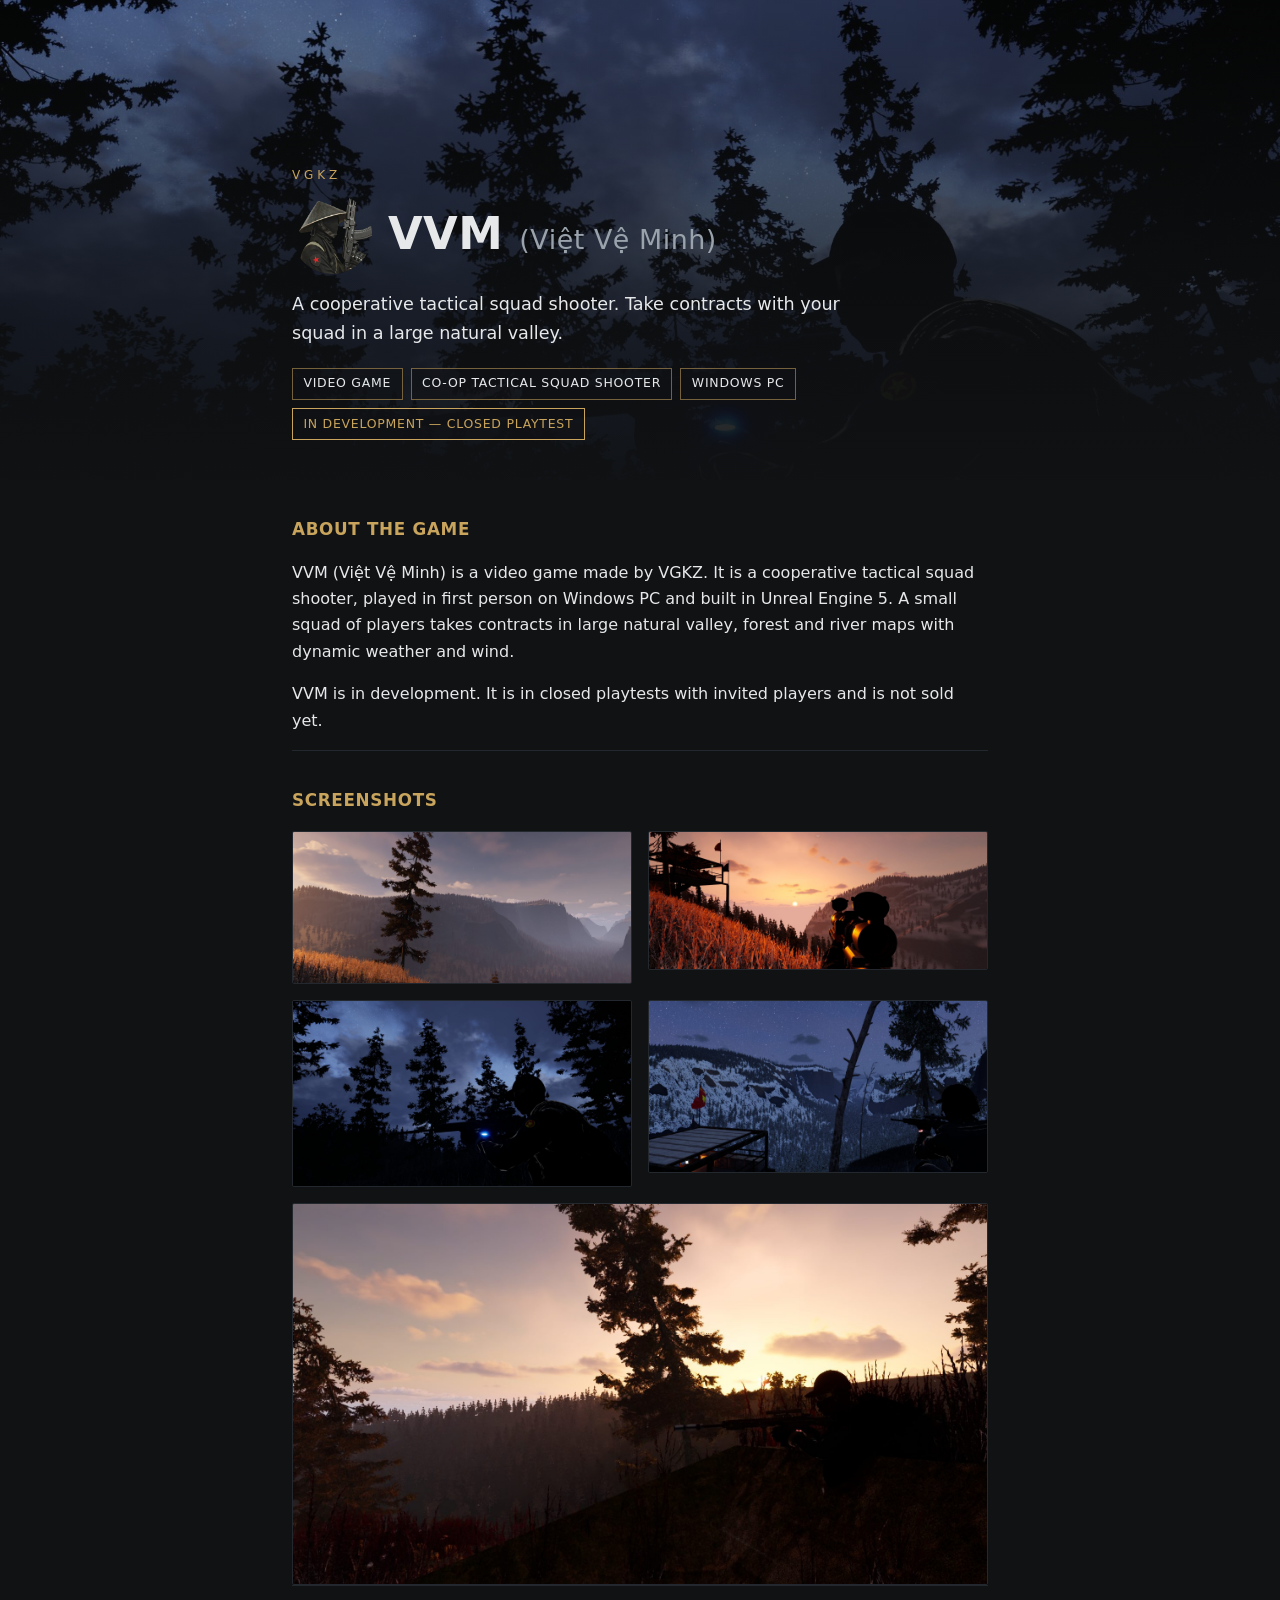
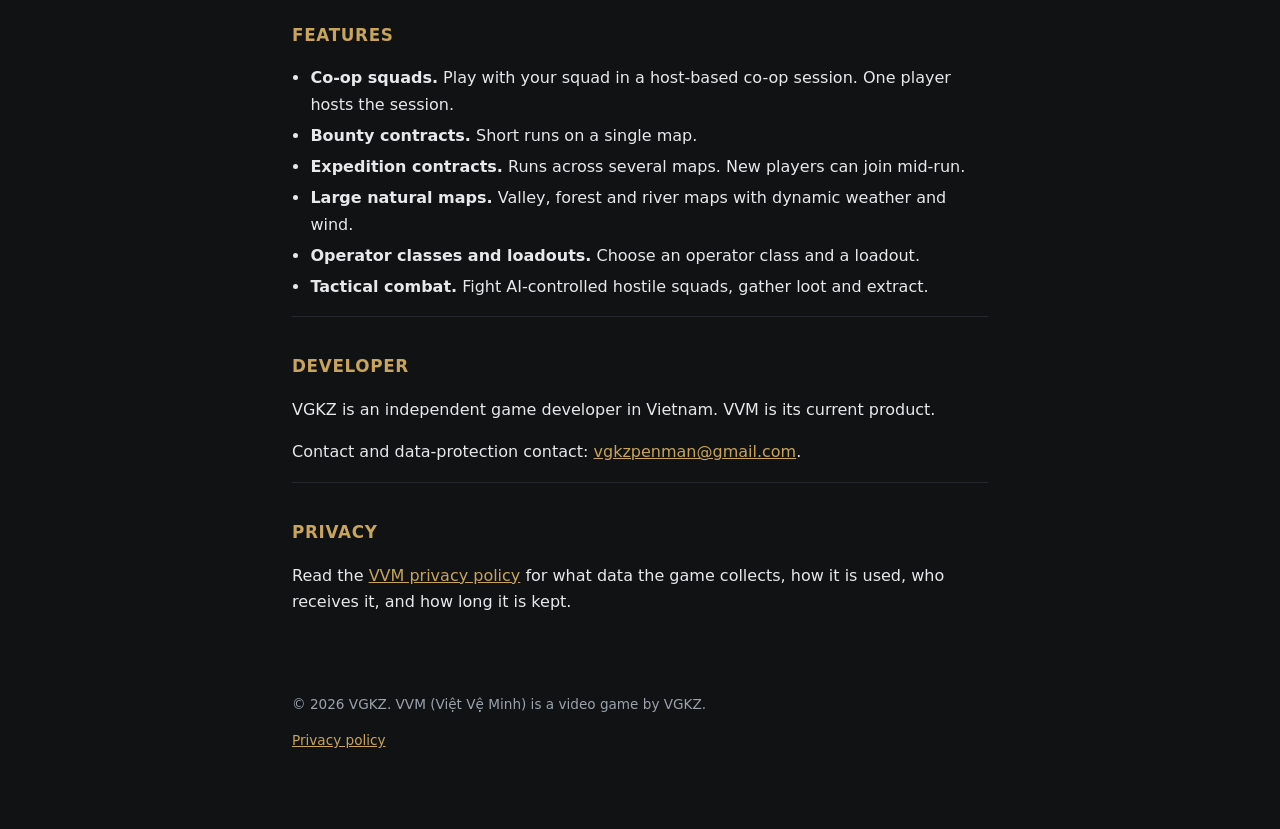
==== index.html @ 2509bc14 "Present VVM as a game and rewrite the privacy policy for Epic brand review Home page: game title, ge" ====
<!DOCTYPE html>
<html lang="en">
<head>
<meta charset="utf-8">
<meta name="viewport" content="width=device-width, initial-scale=1">
<title>VVM (Việt Vệ Minh) — co-op tactical squad shooter game by VGKZ</title>
<meta name="description" content="VVM (Việt Vệ Minh) is a video game by VGKZ: a cooperative tactical squad shooter in first person for Windows PC, built in Unreal Engine 5. In development, closed playtests.">
<meta property="og:type" content="website">
<meta property="og:site_name" content="VGKZ">
<meta property="og:title" content="VVM (Việt Vệ Minh) — co-op tactical squad shooter game by VGKZ">
<meta property="og:description" content="A cooperative tactical squad shooter for Windows PC by VGKZ. In development, closed playtests.">
<meta property="og:url" content="https://vgkz.org/">
<meta property="og:image" content="https://vgkz.org/img/cover.jpg">
<meta property="og:image:alt" content="Night scene in a pine forest: a VVM operator in silhouette aims a rifle with a blue light.">
<link rel="icon" type="image/png" sizes="64x64" href="img/favicon.png">
<link rel="stylesheet" href="style.css">
</head>
<body>

<header class="hero">
  <img class="hero-bg" src="img/cover.jpg" width="1920" height="1047" alt="Night scene in a pine forest under a starry sky. A VVM operator in silhouette aims a rifle with a small blue light on the weapon.">
  <div class="hero-inner">
    <p class="org">VGKZ</p>
    <div class="hero-title">
      <img class="hero-icon" src="img/icon.png" width="256" height="256" alt="VVM icon: an operator in a conical hat and black face covering, holding an assault rifle.">
      <h1>VVM <span lang="vi">(Việt Vệ Minh)</span></h1>
    </div>
    <p class="tagline">A cooperative tactical squad shooter. Take contracts with your squad in a large natural valley.</p>
    <ul class="badges">
      <li>Video game</li>
      <li>Co-op tactical squad shooter</li>
      <li>Windows PC</li>
      <li class="status">In development — closed playtest</li>
    </ul>
  </div>
</header>

<main>
  <section id="about">
    <h2>About the game</h2>
    <p>
      VVM (Việt Vệ Minh) is a video game made by VGKZ. It is a cooperative tactical squad shooter, played
      in first person on Windows PC and built in Unreal Engine 5. A small squad of players takes contracts
      in large natural valley, forest and river maps with dynamic weather and wind.
    </p>
    <p>
      VVM is in development. It is in closed playtests with invited players and is not sold yet.
    </p>
  </section>

  <section id="screenshots">
    <h2>Screenshots</h2>
    <div class="gallery">
      <figure>
        <img src="img/shot1.jpg" width="1600" height="718" loading="lazy" alt="Late-afternoon view over a forested valley with misty ridges. A tall lone pine and dry golden grass stand in the foreground.">
      </figure>
      <figure>
        <img src="img/shot2.jpg" width="1600" height="652" loading="lazy" alt="View through a rifle scope at sunset. A wooden watchtower with a red flag stands on the left, above dry grass and forested hills.">
      </figure>
      <figure>
        <img src="img/shot3.jpg" width="1600" height="872" loading="lazy" alt="Night scene in a dark pine forest. An operator in silhouette aims a rifle fitted with a bright blue light.">
      </figure>
      <figure>
        <img src="img/shot4.jpg" width="1600" height="808" loading="lazy" alt="Snowy mountain valley at night under a starry sky. A red flag stands on a wooden platform in the foreground, and an operator in silhouette holds a rifle at the right edge.">
      </figure>
      <figure>
        <img src="img/shot5.jpg" width="1600" height="876" loading="lazy" alt="Sunset over a forested hillside. An operator in silhouette, behind a grassy ridge, aims a rifle.">
      </figure>
    </div>
  </section>

  <section id="features">
    <h2>Features</h2>
    <ul>
      <li><strong>Co-op squads.</strong> Play with your squad in a host-based co-op session. One player hosts the session.</li>
      <li><strong>Bounty contracts.</strong> Short runs on a single map.</li>
      <li><strong>Expedition contracts.</strong> Runs across several maps. New players can join mid-run.</li>
      <li><strong>Large natural maps.</strong> Valley, forest and river maps with dynamic weather and wind.</li>
      <li><strong>Operator classes and loadouts.</strong> Choose an operator class and a loadout.</li>
      <li><strong>Tactical combat.</strong> Fight AI-controlled hostile squads, gather loot and extract.</li>
    </ul>
  </section>

  <section id="developer">
    <h2>Developer</h2>
    <p>
      VGKZ is an independent game developer in Vietnam. VVM is its current product.
    </p>
    <p>
      Contact and data-protection contact:
      <a href="mailto:vgkzpenman@gmail.com">vgkzpenman@gmail.com</a>.
    </p>
  </section>

  <section id="privacy">
    <h2>Privacy</h2>
    <p>
      Read the <a href="privacy.html">VVM privacy policy</a> for what data the game collects, how it is
      used, who receives it, and how long it is kept.
    </p>
  </section>
</main>

<footer>
  <p>&copy; 2026 VGKZ. VVM (Việt Vệ Minh) is a video game by VGKZ.</p>
  <p><a href="privacy.html">Privacy policy</a></p>
</footer>
</body>
</html>
---- style.css ----
/* Shared style for the VVM site (home page and privacy policy). No external fonts, no scripts. */
:root {
    color-scheme: dark;
    --bg: #101214;
    --panel: #171b1f;
    --text: #e6e8ea;
    --muted: #9aa3ac;
    --accent: #c8a45c;
}

* { box-sizing: border-box; }

body {
    margin: 0;
    background: var(--bg);
    color: var(--text);
    font: 16px/1.65 "Segoe UI", system-ui, sans-serif;
}

header, main, footer {
    max-width: 46rem;
    margin: 0 auto;
    padding: 0 1.25rem;
}

header { padding-top: 3rem; }

.org {
    margin: 0;
    letter-spacing: 0.32em;
    text-transform: uppercase;
    font-size: 0.75rem;
    color: var(--accent);
}

h1 {
    margin: 0.35rem 0 0.25rem;
    font-size: 2rem;
    letter-spacing: 0.01em;
}

.tagline, .last-updated {
    margin: 0 0 2rem;
    color: var(--muted);
}

h2 {
    margin: 2.25rem 0 0.5rem;
    font-size: 1.05rem;
    letter-spacing: 0.04em;
    text-transform: uppercase;
    color: var(--accent);
}

h3 {
    margin: 1.5rem 0 0.35rem;
    font-size: 0.95rem;
    color: var(--text);
}

ul { padding-left: 1.15rem; }
li { margin: 0.3rem 0; }

a { color: var(--accent); }

a:focus-visible {
    outline: 2px solid var(--accent);
    outline-offset: 3px;
}

img {
    display: block;
    max-width: 100%;
    height: auto;
}

section { border-top: 1px solid #23282e; }
section:first-of-type { border-top: 0; }

footer {
    padding: 3rem 1.25rem 4rem;
    color: var(--muted);
    font-size: 0.85rem;
}

/* Home page hero: full-width cover image with a dark gradient for text contrast. */
.hero {
    position: relative;
    isolation: isolate;
    overflow: hidden;
    max-width: none;
    padding: 0;
    display: flex;
    flex-direction: column;
    justify-content: flex-end;
    min-height: 30rem;
}

.hero::after {
    content: "";
    position: absolute;
    inset: 0;
    z-index: 0;
    background: linear-gradient(
        to bottom,
        rgba(16, 18, 20, 0.25) 0%,
        rgba(16, 18, 20, 0.70) 55%,
        rgba(16, 18, 20, 0.97) 100%
    );
}

.hero-bg {
    position: absolute;
    inset: 0;
    z-index: -1;
    width: 100%;
    height: 100%;
    object-fit: cover;
    object-position: 60% 35%;
}

.hero-inner {
    position: relative;
    z-index: 1;
    max-width: 46rem;
    margin: 0 auto;
    padding: 6rem 1.25rem 2.5rem;
}

.hero-title {
    display: flex;
    align-items: center;
    gap: 1rem;
    margin-top: 0.5rem;
}

.hero-icon {
    width: 5rem;
    height: 5rem;
    flex: none;
}

.hero h1 {
    margin: 0;
    font-size: clamp(1.9rem, 5.5vw, 2.8rem);
    line-height: 1.15;
}

.hero h1 span {
    font-size: 0.6em;
    font-weight: 400;
    letter-spacing: 0.02em;
    color: var(--muted);
}

.hero .tagline {
    margin: 1rem 0 0;
    max-width: 36rem;
    font-size: 1.1rem;
    color: var(--text);
}

.badges {
    list-style: none;
    padding: 0;
    margin: 1.25rem 0 0;
    display: flex;
    flex-wrap: wrap;
    gap: 0.5rem;
}

.badges li {
    margin: 0;
    padding: 0.3rem 0.65rem;
    border: 1px solid rgba(200, 164, 92, 0.55);
    background: rgba(16, 18, 20, 0.6);
    color: var(--text);
    font-size: 0.78rem;
    letter-spacing: 0.06em;
    text-transform: uppercase;
}

.badges li.status {
    border-color: var(--accent);
    color: var(--accent);
}

/* Screenshot gallery: one column on mobile, two on desktop; the odd last image spans both. */
.gallery {
    display: grid;
    grid-template-columns: 1fr;
    gap: 1rem;
    margin-top: 1rem;
}

.gallery figure { margin: 0; }

.gallery img {
    border: 1px solid #23282e;
    border-radius: 2px;
}

@media (min-width: 40rem) {
    .gallery {
        grid-template-columns: repeat(2, minmax(0, 1fr));
    }

    .gallery figure:last-child:nth-child(odd) {
        grid-column: 1 / -1;
    }
}

@media (max-width: 40rem) {
    .hero { min-height: 26rem; }

    .hero-inner { padding-top: 4rem; }

    .hero-icon {
        width: 4rem;
        height: 4rem;
    }
}
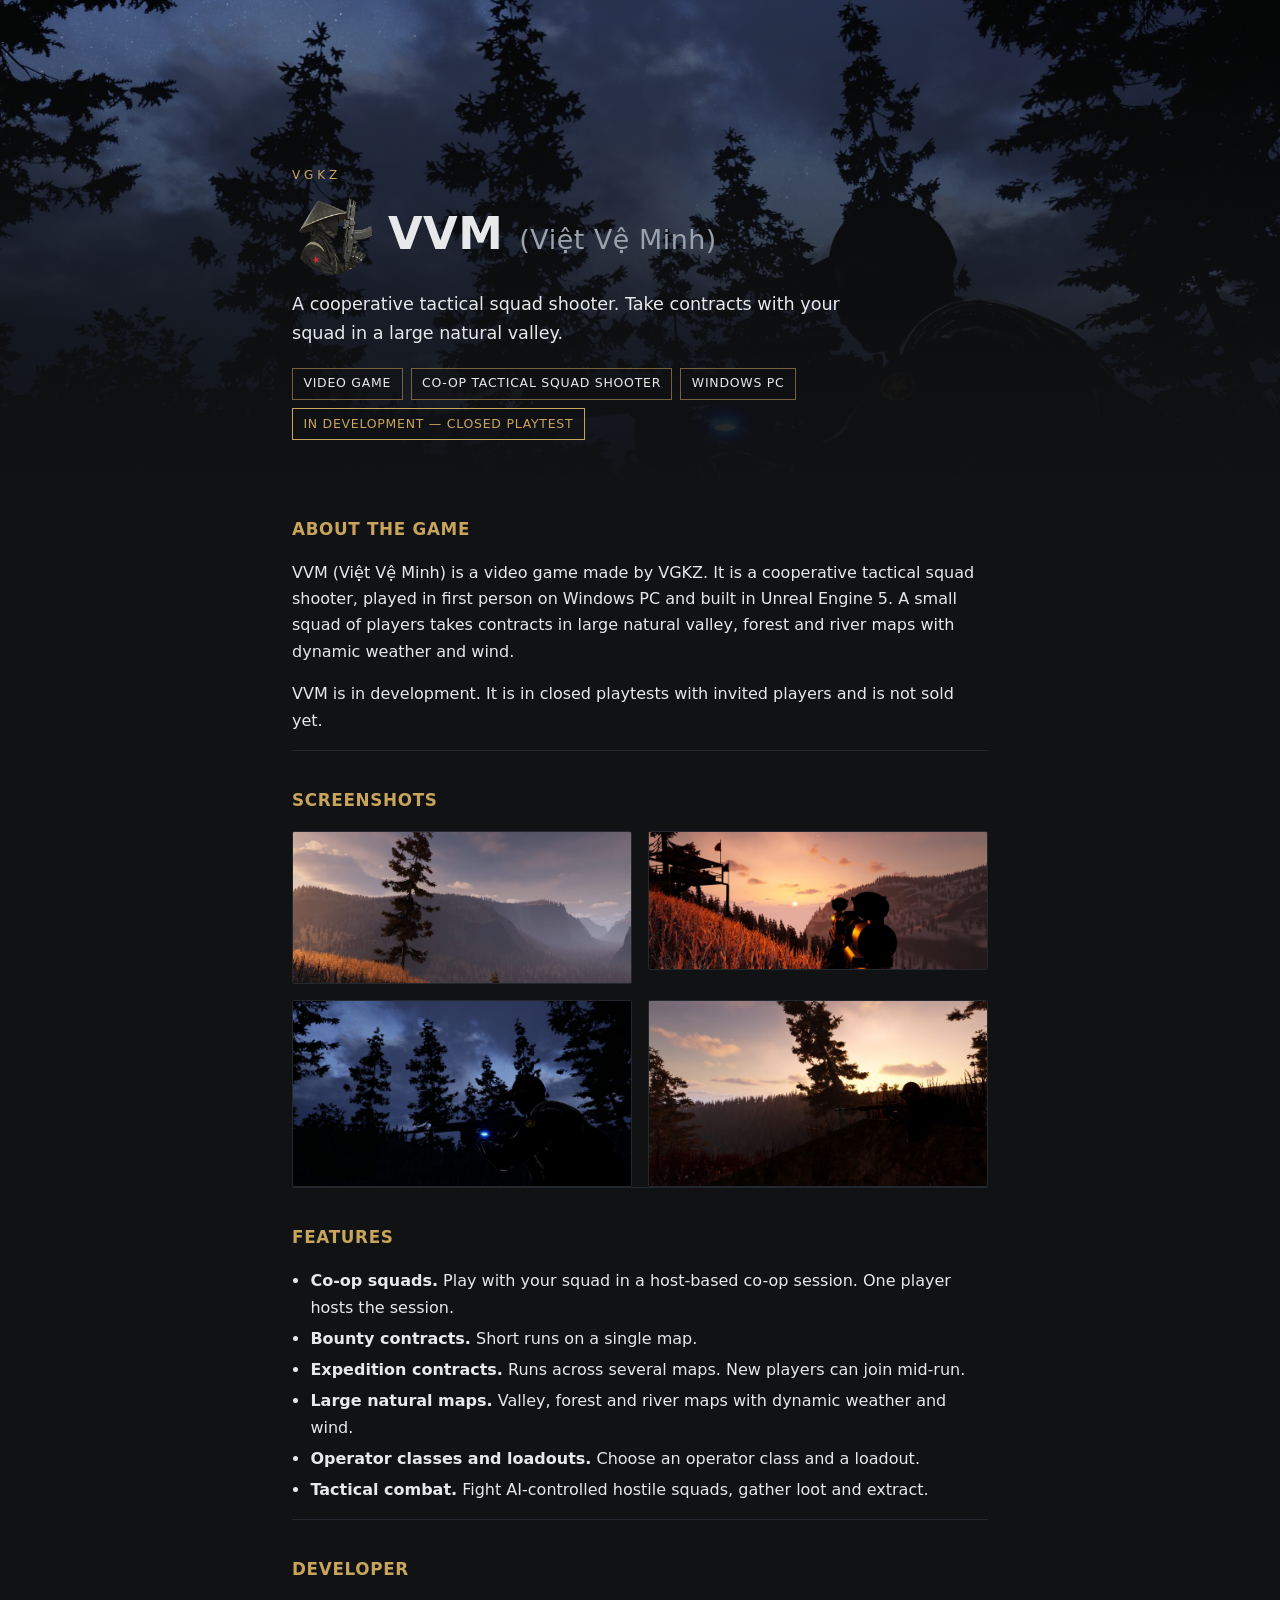
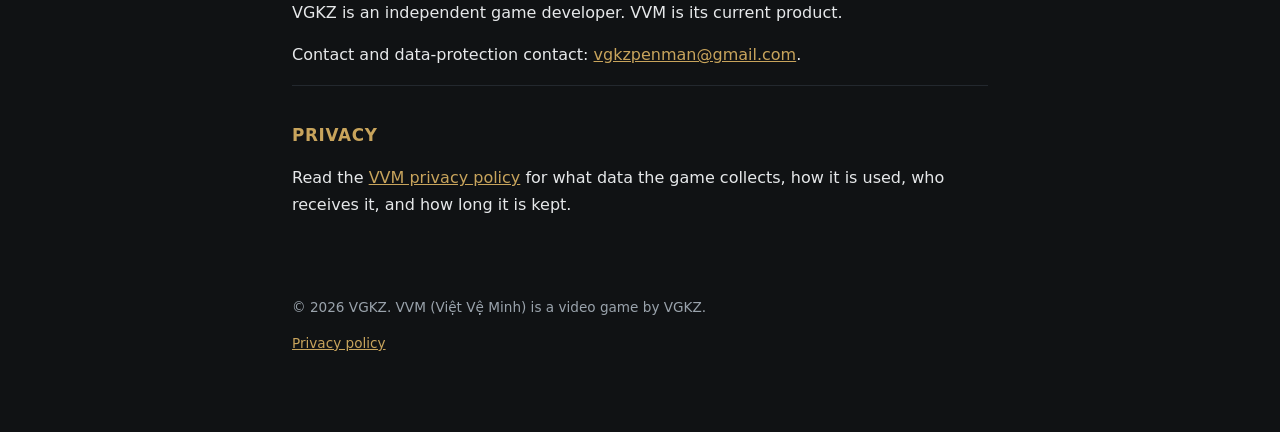
==== commit 0507093f: "Remove the flag screenshot and the country mention" ====
--- a/index.html
+++ b/index.html
@@ -61,9 +61,6 @@
         <img src="img/shot3.jpg" width="1600" height="872" loading="lazy" alt="Night scene in a dark pine forest. An operator in silhouette aims a rifle fitted with a bright blue light.">
       </figure>
       <figure>
-        <img src="img/shot4.jpg" width="1600" height="808" loading="lazy" alt="Snowy mountain valley at night under a starry sky. A red flag stands on a wooden platform in the foreground, and an operator in silhouette holds a rifle at the right edge.">
-      </figure>
-      <figure>
         <img src="img/shot5.jpg" width="1600" height="876" loading="lazy" alt="Sunset over a forested hillside. An operator in silhouette, behind a grassy ridge, aims a rifle.">
       </figure>
     </div>
@@ -84,7 +81,7 @@
   <section id="developer">
     <h2>Developer</h2>
     <p>
-      VGKZ is an independent game developer in Vietnam. VVM is its current product.
+      VGKZ is an independent game developer. VVM is its current product.
     </p>
     <p>
       Contact and data-protection contact:
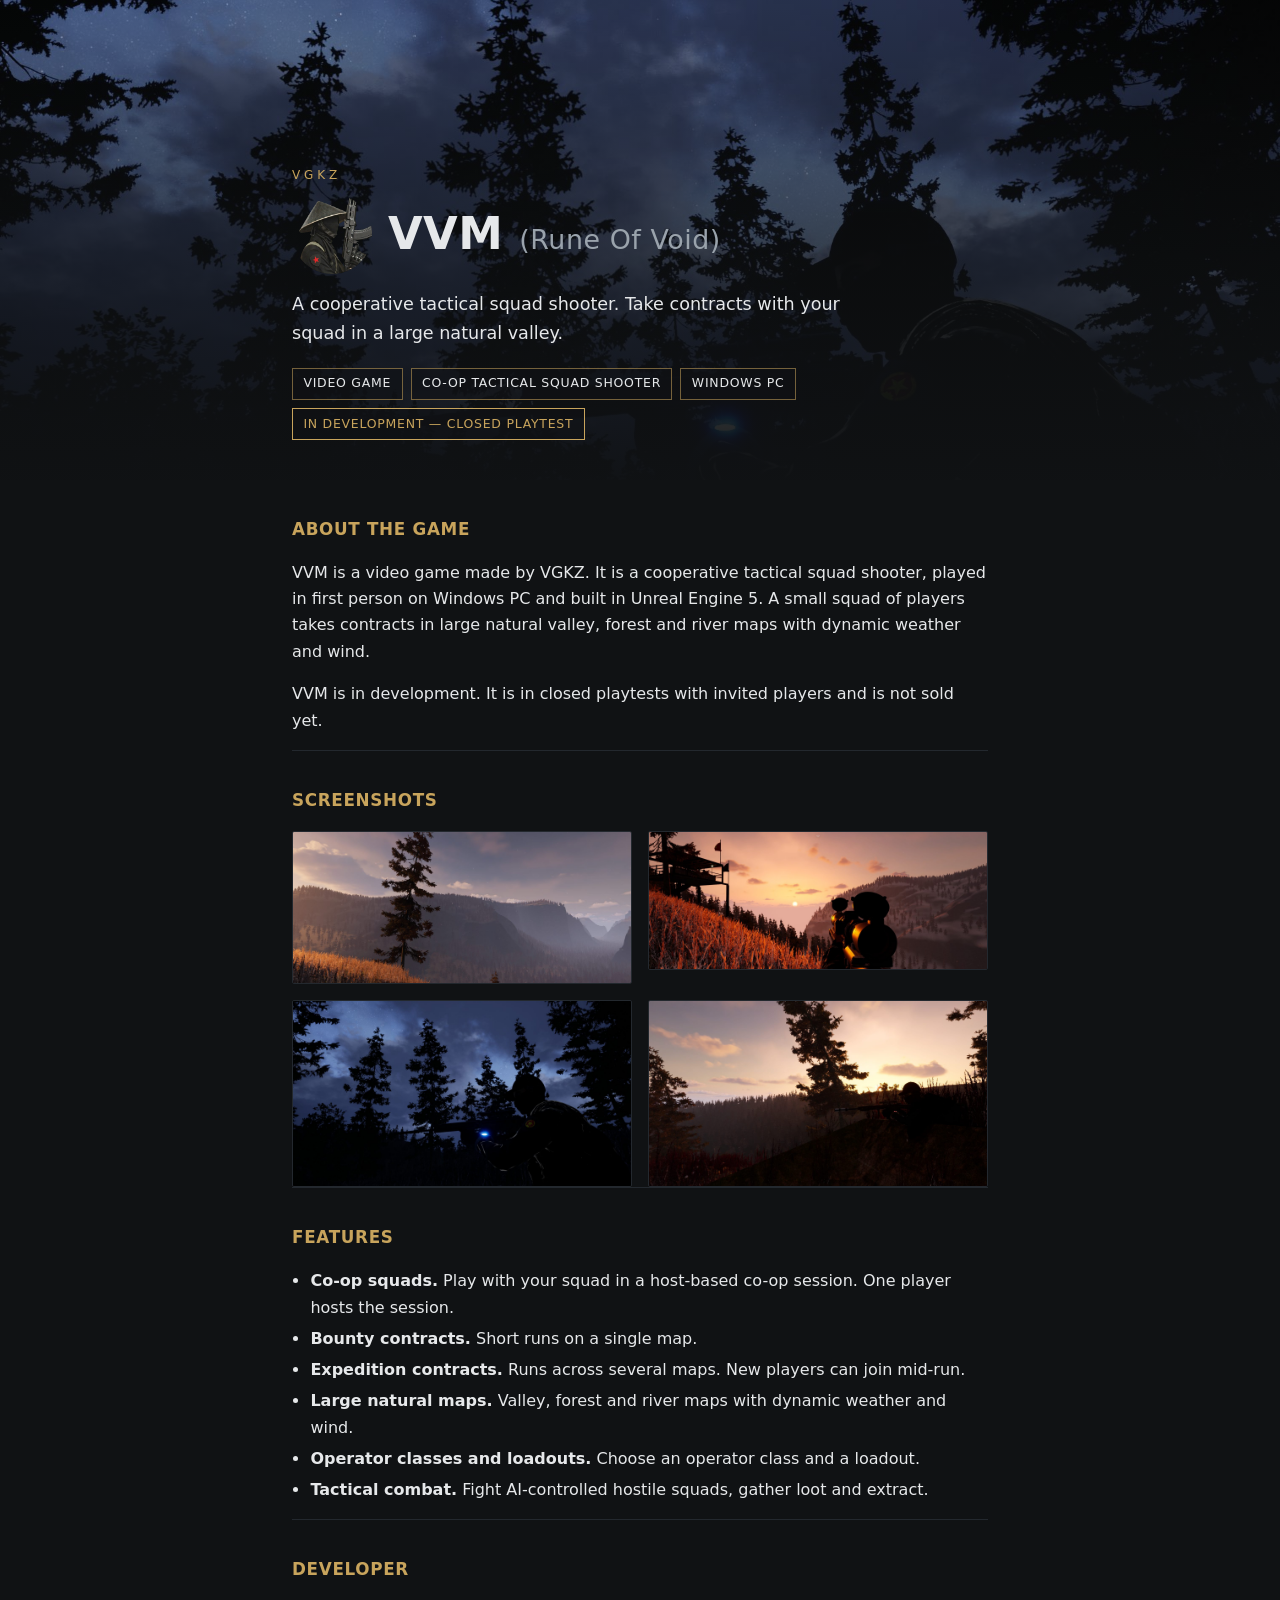
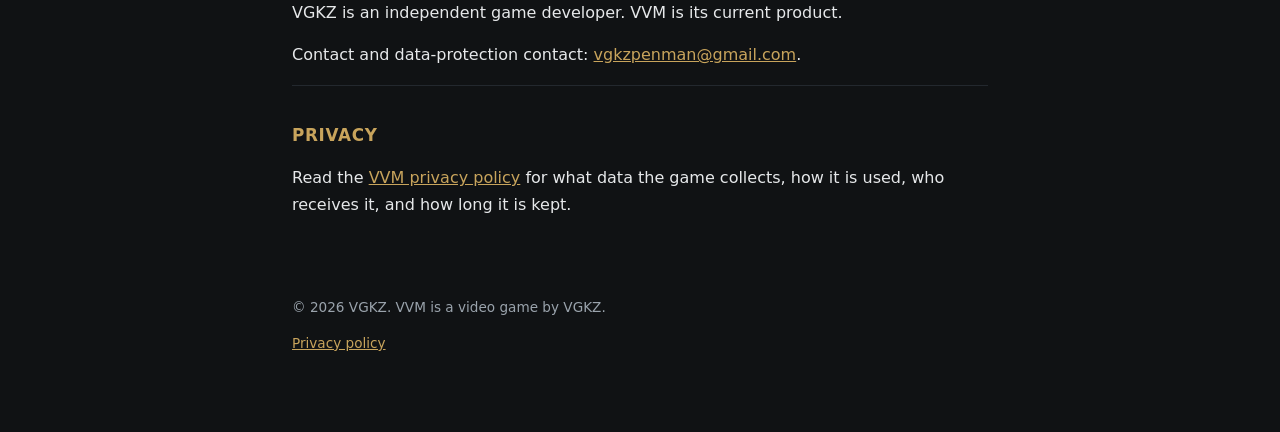
==== commit d55662e5: "Update index.html" ====
--- a/index.html
+++ b/index.html
@@ -3,11 +3,11 @@
 <head>
 <meta charset="utf-8">
 <meta name="viewport" content="width=device-width, initial-scale=1">
-<title>VVM (Việt Vệ Minh) — co-op tactical squad shooter game by VGKZ</title>
-<meta name="description" content="VVM (Việt Vệ Minh) is a video game by VGKZ: a cooperative tactical squad shooter in first person for Windows PC, built in Unreal Engine 5. In development, closed playtests.">
+<title>VVM — co-op tactical squad shooter game by VGKZ</title>
+<meta name="description" content="VVM is a video game by VGKZ: a cooperative tactical squad shooter in first person for Windows PC, built in Unreal Engine 5. In development, closed playtests.">
 <meta property="og:type" content="website">
 <meta property="og:site_name" content="VGKZ">
-<meta property="og:title" content="VVM (Việt Vệ Minh) — co-op tactical squad shooter game by VGKZ">
+<meta property="og:title" content="VVM — co-op tactical squad shooter game by VGKZ">
 <meta property="og:description" content="A cooperative tactical squad shooter for Windows PC by VGKZ. In development, closed playtests.">
 <meta property="og:url" content="https://vgkz.org/">
 <meta property="og:image" content="https://vgkz.org/img/cover.jpg">
@@ -23,7 +23,7 @@
     <p class="org">VGKZ</p>
     <div class="hero-title">
       <img class="hero-icon" src="img/icon.png" width="256" height="256" alt="VVM icon: an operator in a conical hat and black face covering, holding an assault rifle.">
-      <h1>VVM <span lang="vi">(Việt Vệ Minh)</span></h1>
+      <h1>VVM <span lang="en">(Rune Of Void)</span></h1>
     </div>
     <p class="tagline">A cooperative tactical squad shooter. Take contracts with your squad in a large natural valley.</p>
     <ul class="badges">
@@ -39,7 +39,7 @@
   <section id="about">
     <h2>About the game</h2>
     <p>
-      VVM (Việt Vệ Minh) is a video game made by VGKZ. It is a cooperative tactical squad shooter, played
+      VVM is a video game made by VGKZ. It is a cooperative tactical squad shooter, played
       in first person on Windows PC and built in Unreal Engine 5. A small squad of players takes contracts
       in large natural valley, forest and river maps with dynamic weather and wind.
     </p>
@@ -99,7 +99,7 @@
 </main>
 
 <footer>
-  <p>&copy; 2026 VGKZ. VVM (Việt Vệ Minh) is a video game by VGKZ.</p>
+  <p>&copy; 2026 VGKZ. VVM is a video game by VGKZ.</p>
   <p><a href="privacy.html">Privacy policy</a></p>
 </footer>
 </body>
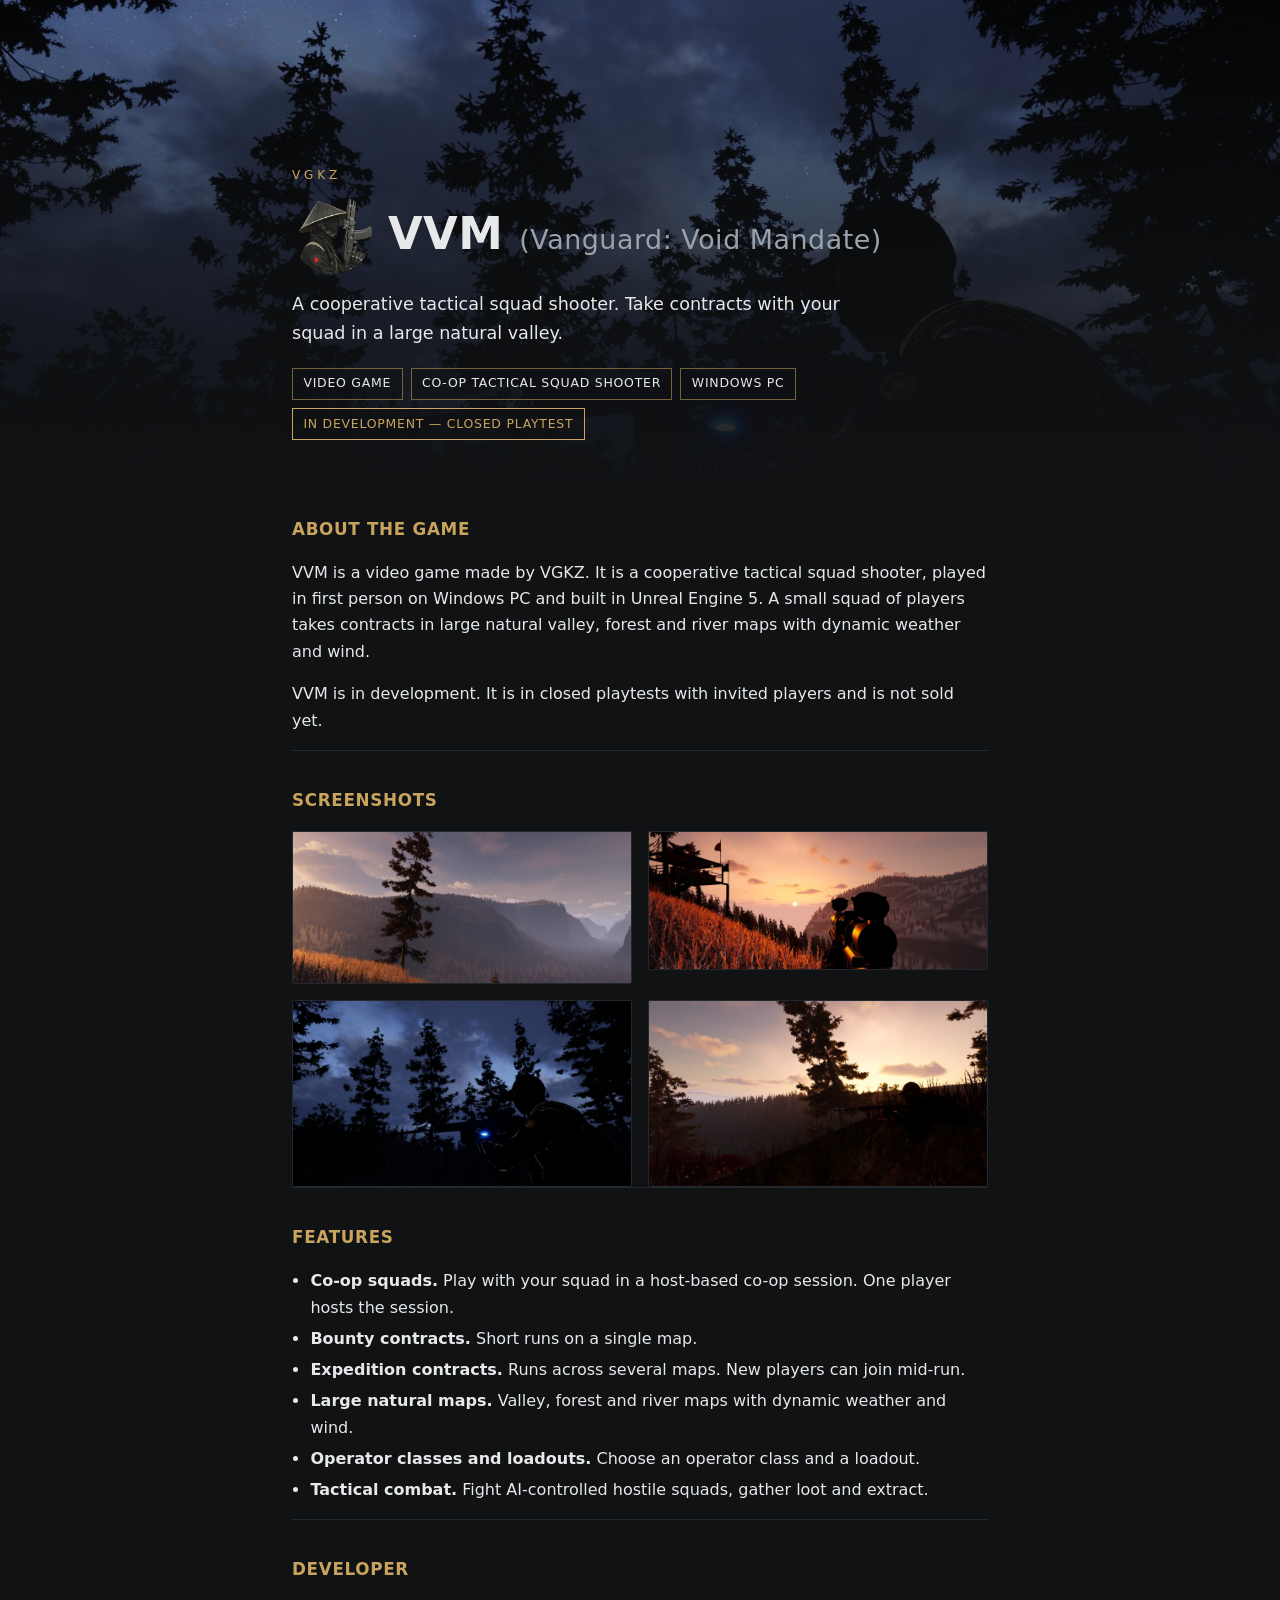
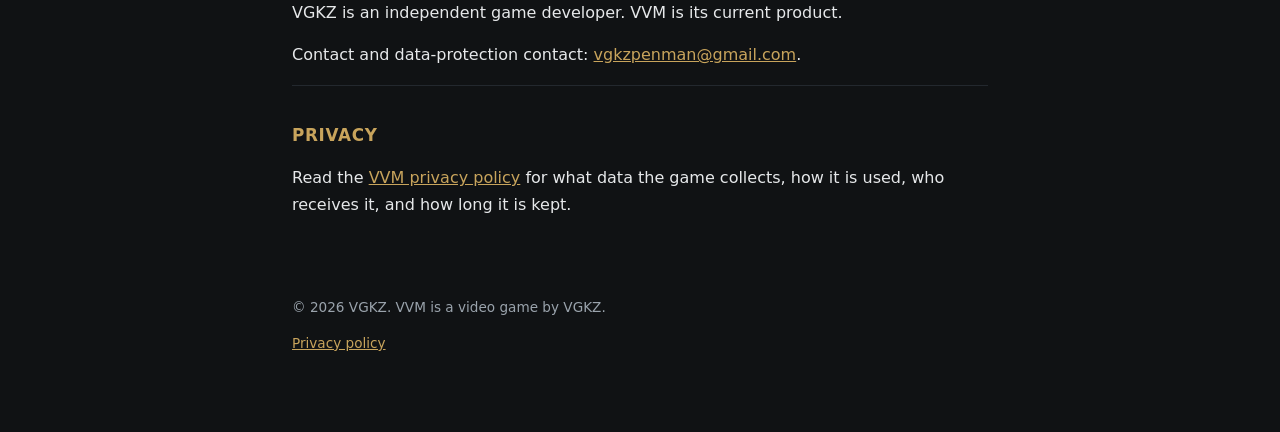
==== commit efa6670d: "Update index.html" ====
--- a/index.html
+++ b/index.html
@@ -23,7 +23,7 @@
     <p class="org">VGKZ</p>
     <div class="hero-title">
       <img class="hero-icon" src="img/icon.png" width="256" height="256" alt="VVM icon: an operator in a conical hat and black face covering, holding an assault rifle.">
-      <h1>VVM <span lang="en">(Rune Of Void)</span></h1>
+      <h1>VVM <span lang="en">(Vanguard: Void Mandate)</span></h1>
     </div>
     <p class="tagline">A cooperative tactical squad shooter. Take contracts with your squad in a large natural valley.</p>
     <ul class="badges">
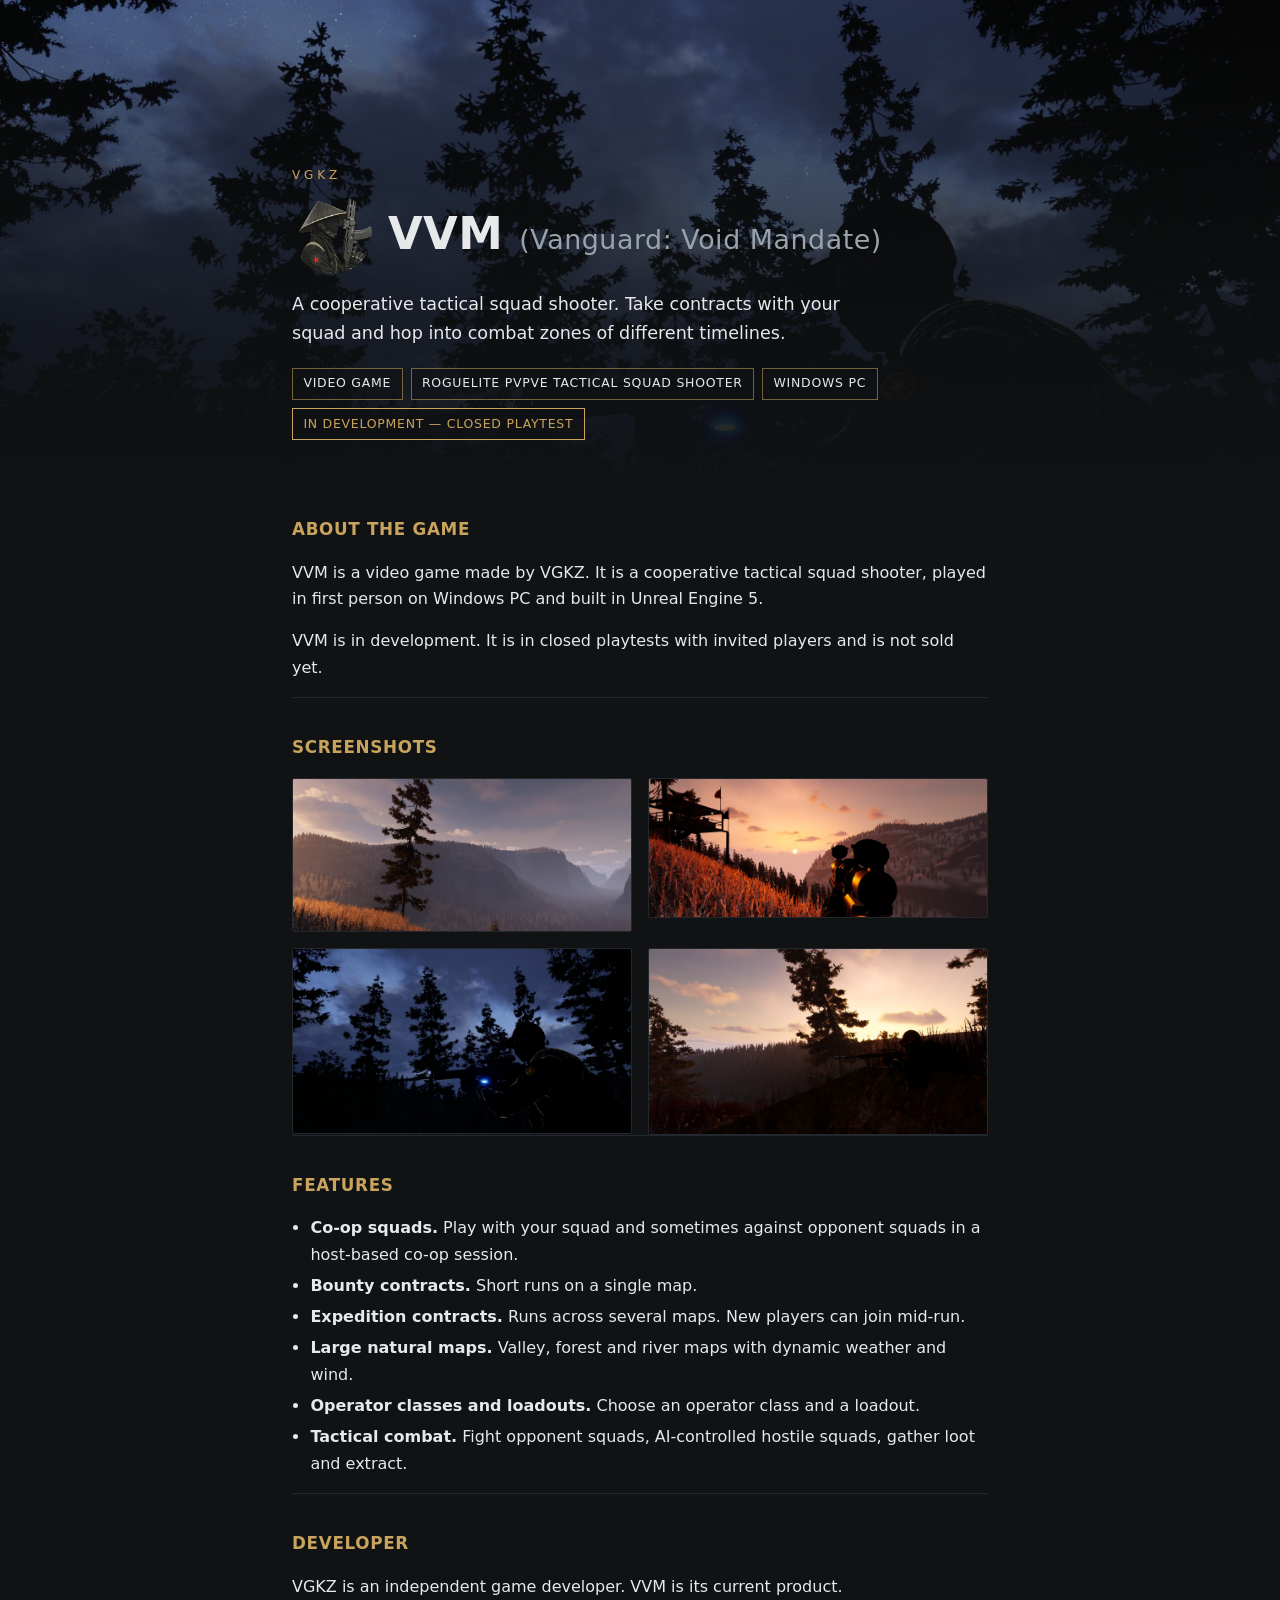
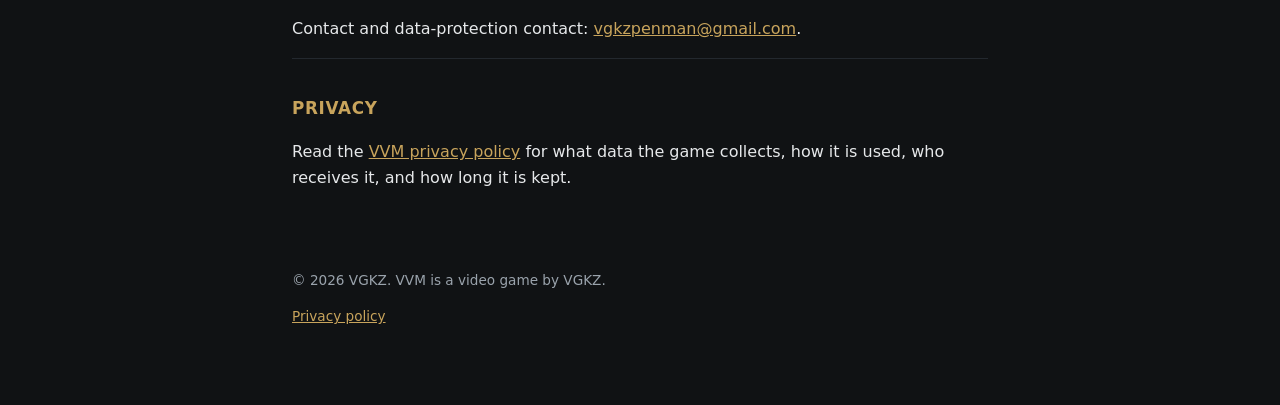
==== commit 1ecfc034: "Update index.html" ====
--- a/index.html
+++ b/index.html
@@ -25,10 +25,10 @@
       <img class="hero-icon" src="img/icon.png" width="256" height="256" alt="VVM icon: an operator in a conical hat and black face covering, holding an assault rifle.">
       <h1>VVM <span lang="en">(Vanguard: Void Mandate)</span></h1>
     </div>
-    <p class="tagline">A cooperative tactical squad shooter. Take contracts with your squad in a large natural valley.</p>
+    <p class="tagline">A cooperative tactical squad shooter. Take contracts with your squad and hop into combat zones of different timelines.</p>
     <ul class="badges">
       <li>Video game</li>
-      <li>Co-op tactical squad shooter</li>
+      <li>Roguelite PVPVE tactical squad shooter</li>
       <li>Windows PC</li>
       <li class="status">In development — closed playtest</li>
     </ul>
@@ -40,8 +40,7 @@
     <h2>About the game</h2>
     <p>
       VVM is a video game made by VGKZ. It is a cooperative tactical squad shooter, played
-      in first person on Windows PC and built in Unreal Engine 5. A small squad of players takes contracts
-      in large natural valley, forest and river maps with dynamic weather and wind.
+      in first person on Windows PC and built in Unreal Engine 5.
     </p>
     <p>
       VVM is in development. It is in closed playtests with invited players and is not sold yet.
@@ -69,12 +68,12 @@
   <section id="features">
     <h2>Features</h2>
     <ul>
-      <li><strong>Co-op squads.</strong> Play with your squad in a host-based co-op session. One player hosts the session.</li>
+      <li><strong>Co-op squads.</strong> Play with your squad and sometimes against opponent squads in a host-based co-op session.</li>
       <li><strong>Bounty contracts.</strong> Short runs on a single map.</li>
       <li><strong>Expedition contracts.</strong> Runs across several maps. New players can join mid-run.</li>
       <li><strong>Large natural maps.</strong> Valley, forest and river maps with dynamic weather and wind.</li>
       <li><strong>Operator classes and loadouts.</strong> Choose an operator class and a loadout.</li>
-      <li><strong>Tactical combat.</strong> Fight AI-controlled hostile squads, gather loot and extract.</li>
+      <li><strong>Tactical combat.</strong> Fight opponent squads, AI-controlled hostile squads, gather loot and extract.</li>
     </ul>
   </section>
 
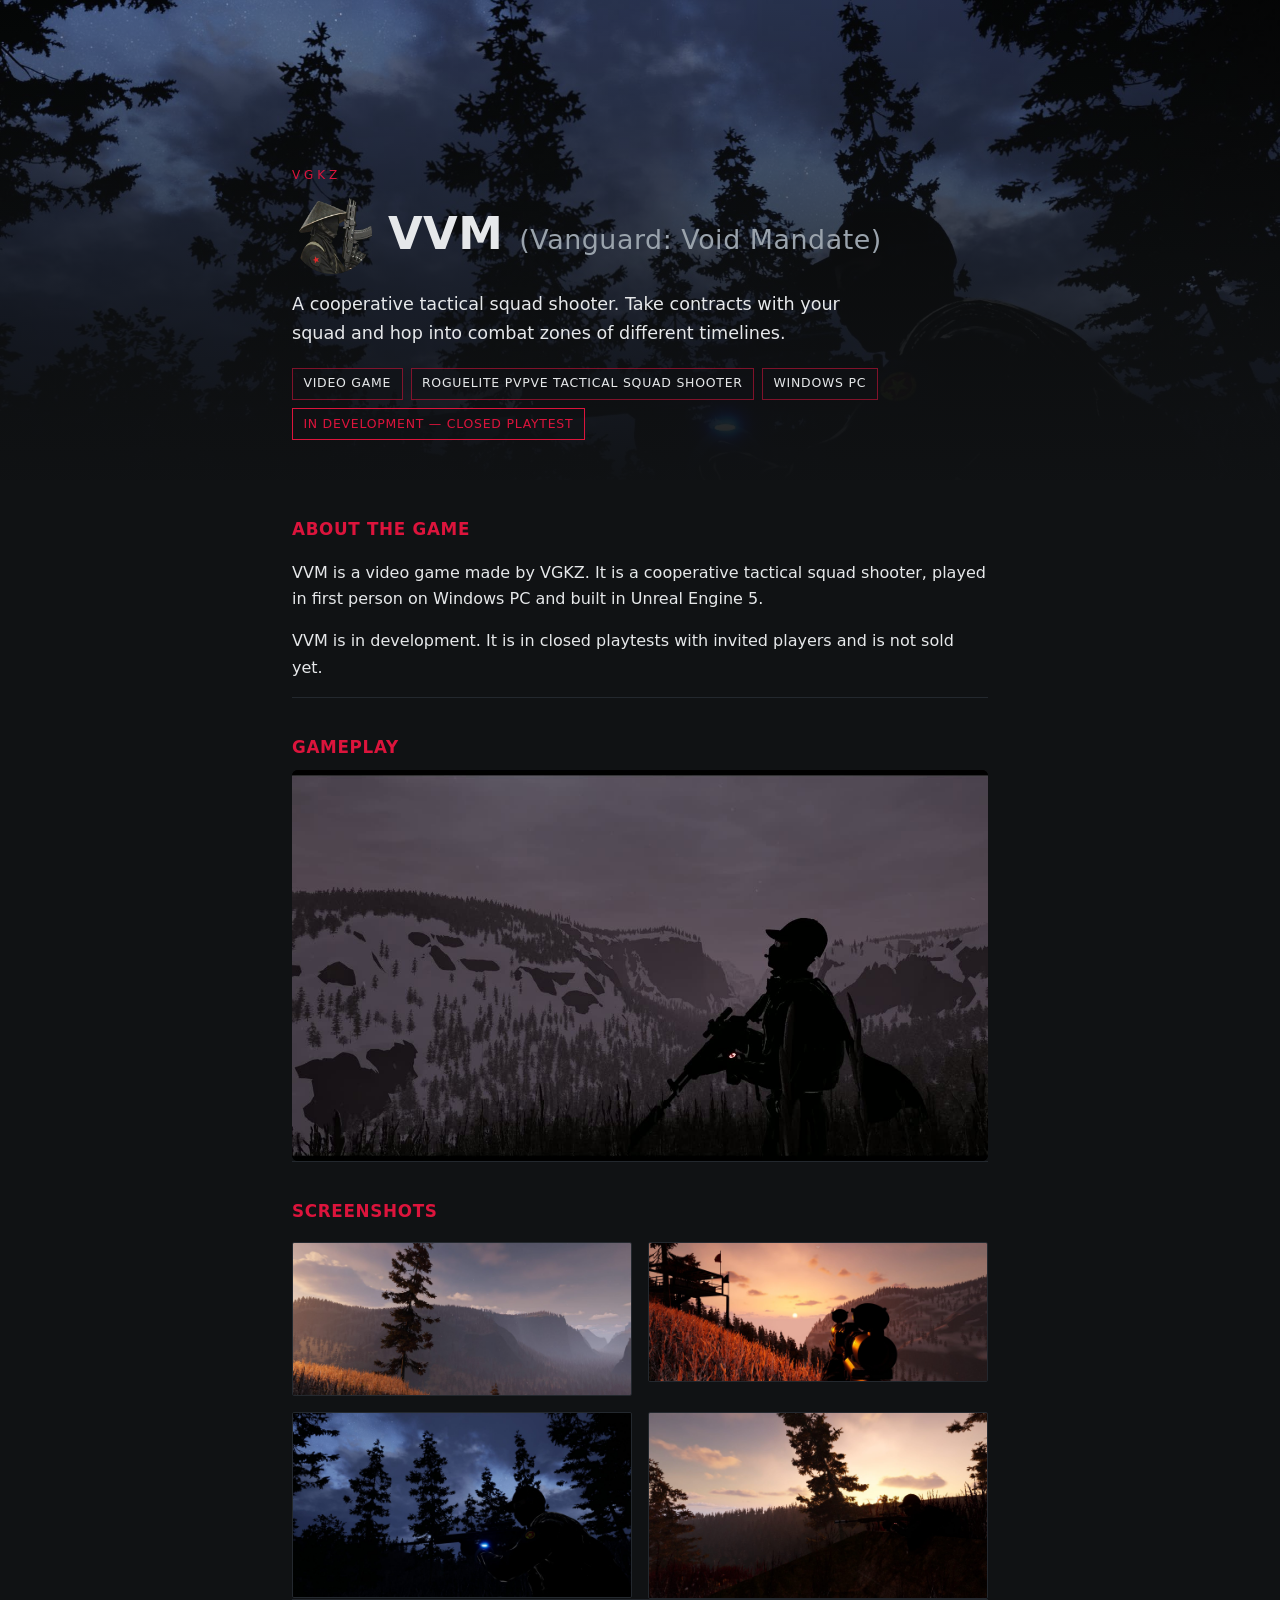
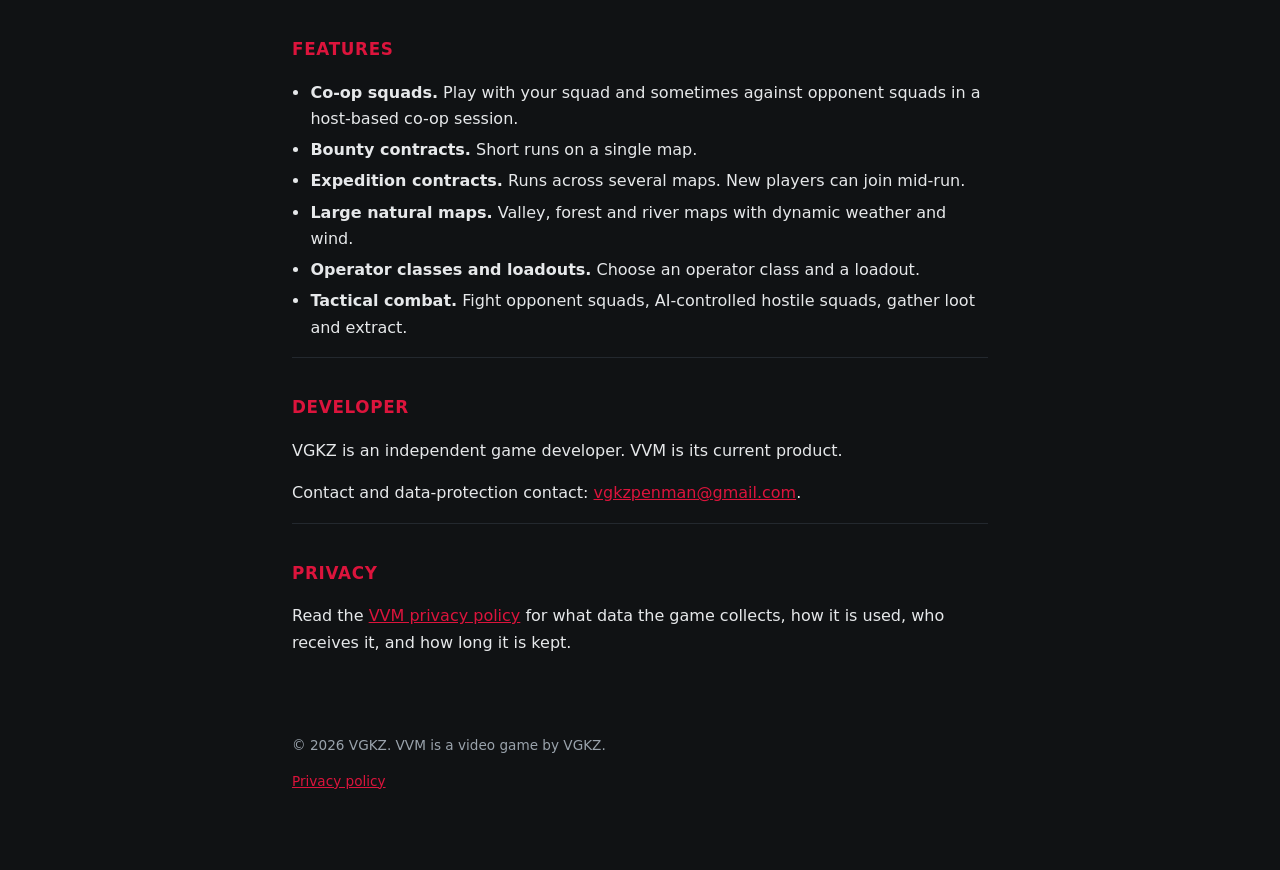
==== commit 98403a6c: "Add looping gameplay video and switch accent to crimson" ====
--- a/index.html
+++ b/index.html
@@ -45,6 +45,11 @@
     <p>
       VVM is in development. It is in closed playtests with invited players and is not sold yet.
     </p>
+  </section>
+
+  <section id="gameplay">
+    <h2>Gameplay</h2>
+    <video class="gameplay-video" src="img/gameplay.mp4" poster="img/gameplay-poster.jpg" width="1280" height="720" autoplay muted loop playsinline preload="auto" aria-label="VVM gameplay: an operator with a rifle stands in tall grass above a snowy forested valley at dusk."></video>
   </section>
 
   <section id="screenshots">
--- a/style.css
+++ b/style.css
@@ -5,7 +5,7 @@
     --panel: #171b1f;
     --text: #e6e8ea;
     --muted: #9aa3ac;
-    --accent: #c8a45c;
+    --accent: #dc143c;
 }
 
 * { box-sizing: border-box; }
@@ -172,7 +172,7 @@
 .badges li {
     margin: 0;
     padding: 0.3rem 0.65rem;
-    border: 1px solid rgba(200, 164, 92, 0.55);
+    border: 1px solid rgba(220, 20, 60, 0.55);
     background: rgba(16, 18, 20, 0.6);
     color: var(--text);
     font-size: 0.78rem;
@@ -220,3 +220,11 @@
         height: 4rem;
     }
 }
+
+.gameplay-video {
+    display: block;
+    width: 100%;
+    height: auto;
+    border-radius: 6px;
+    background: #000;
+}
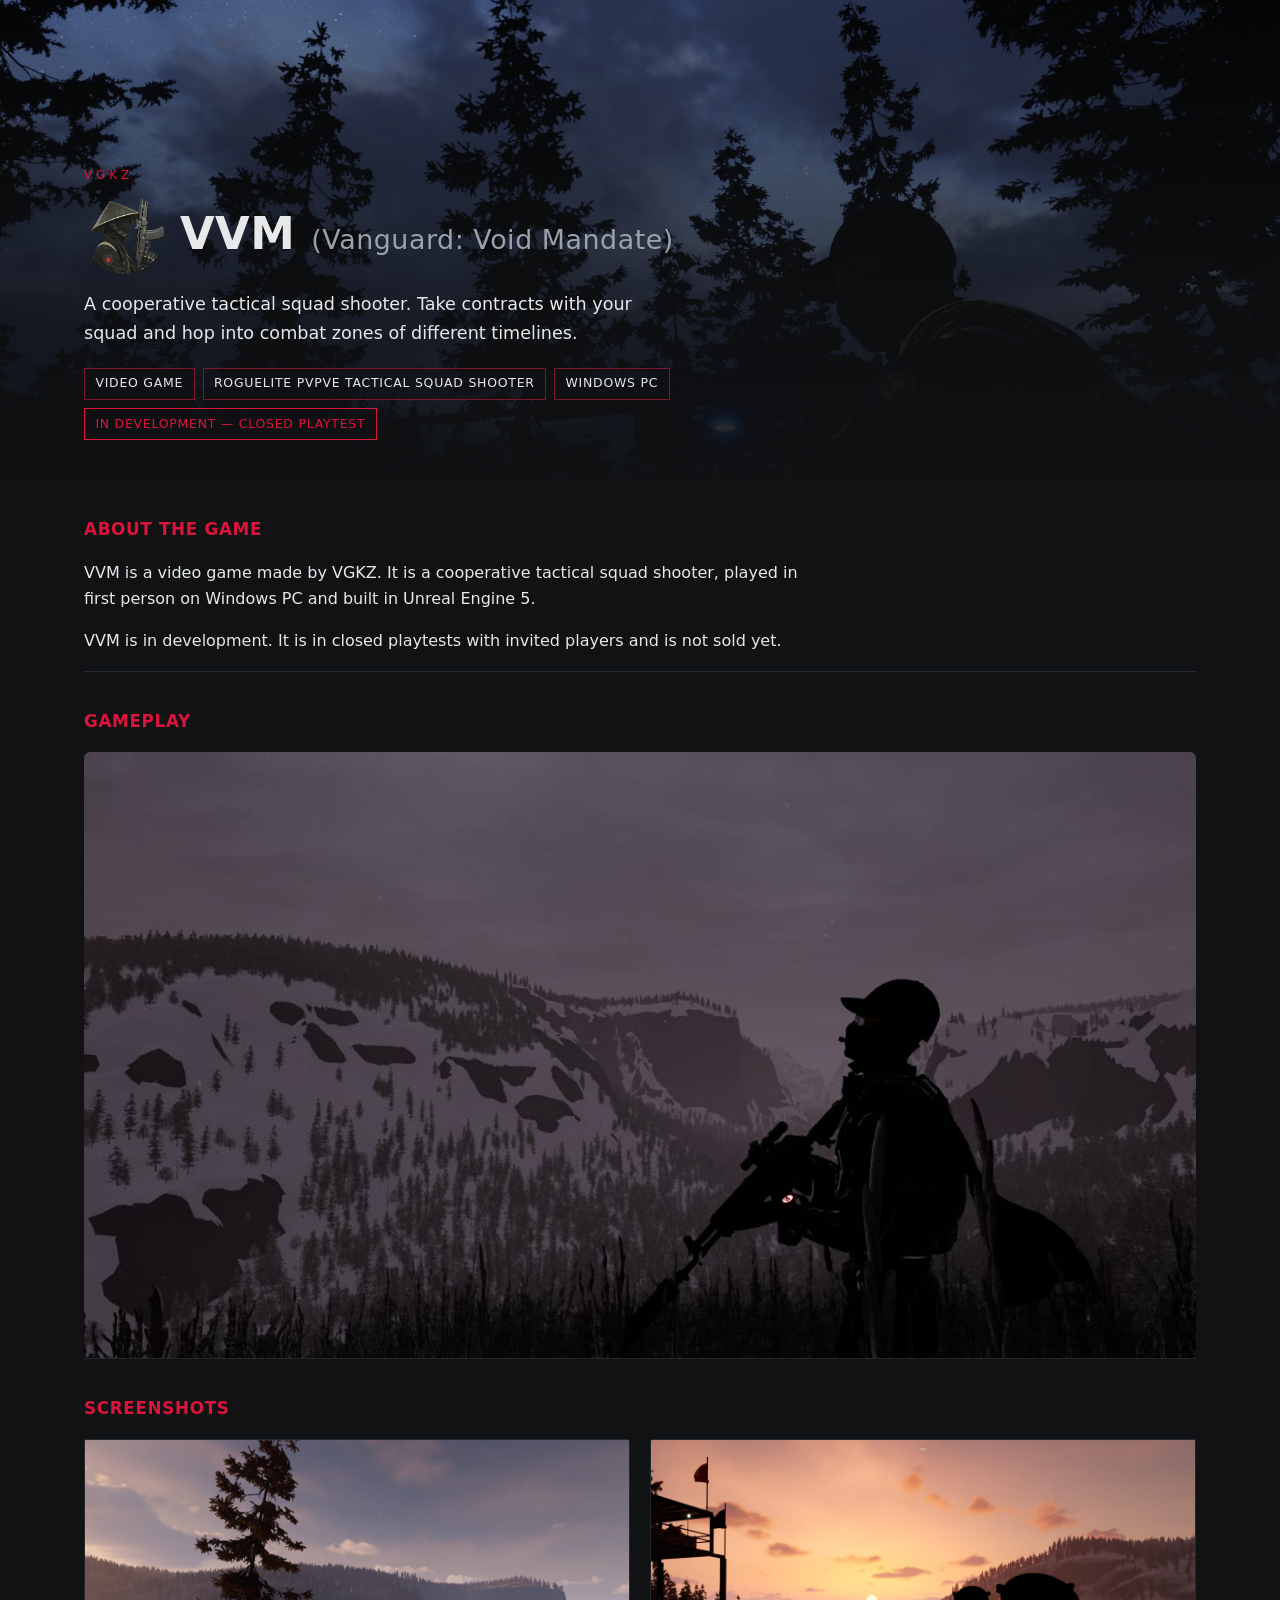
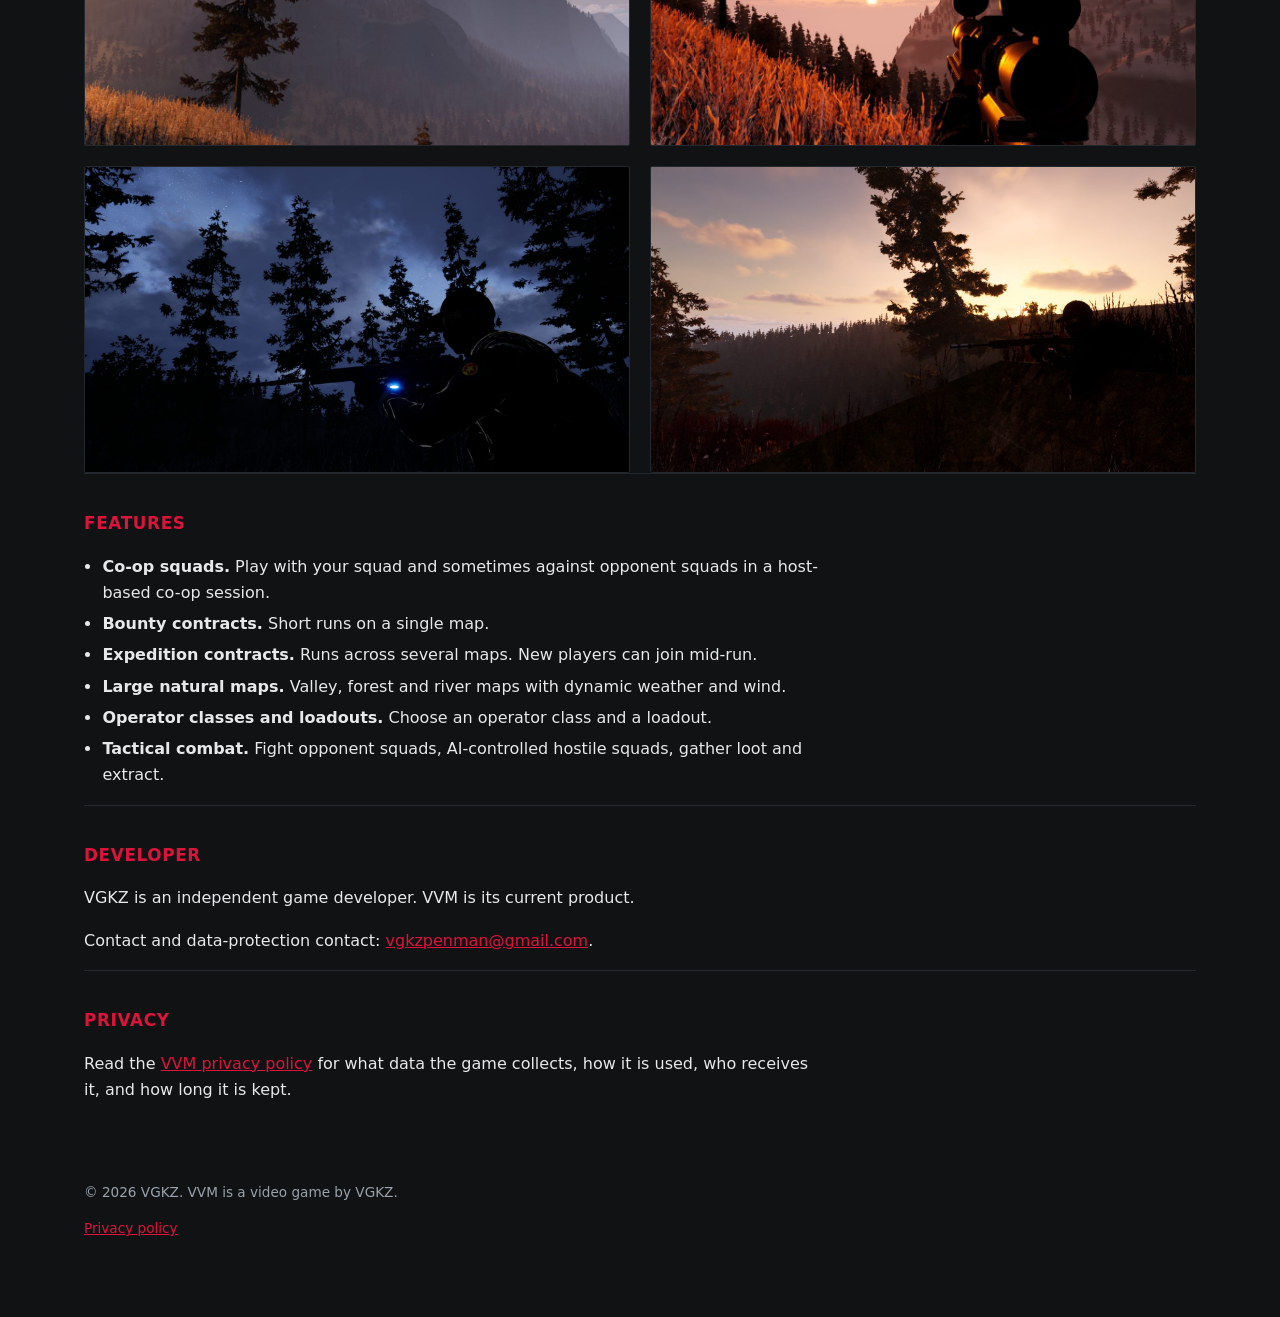
==== commit 1ab3e627: "Center a wider page, crop video letterbox, uniform screenshot frames" ====
--- a/index.html
+++ b/index.html
@@ -49,7 +49,7 @@
 
   <section id="gameplay">
     <h2>Gameplay</h2>
-    <video class="gameplay-video" src="img/gameplay.mp4" poster="img/gameplay-poster.jpg" width="1280" height="720" autoplay muted loop playsinline preload="auto" aria-label="VVM gameplay: an operator with a rifle stands in tall grass above a snowy forested valley at dusk."></video>
+    <video class="gameplay-video" src="img/gameplay.mp4" poster="img/gameplay-poster.jpg" width="1280" height="698" autoplay muted loop playsinline preload="auto" aria-label="VVM gameplay: an operator with a rifle stands in tall grass above a snowy forested valley at dusk."></video>
   </section>
 
   <section id="screenshots">
--- a/style.css
+++ b/style.css
@@ -6,6 +6,8 @@
     --text: #e6e8ea;
     --muted: #9aa3ac;
     --accent: #dc143c;
+    --page: 72rem;
+    --measure: 46rem;
 }
 
 * { box-sizing: border-box; }
@@ -18,7 +20,8 @@
 }
 
 header, main, footer {
-    max-width: 46rem;
+    width: 100%;
+    max-width: var(--page);
     margin: 0 auto;
     padding: 0 1.25rem;
 }
@@ -58,6 +61,7 @@
     color: var(--text);
 }
 
+p, ul { max-width: var(--measure); }
 ul { padding-left: 1.15rem; }
 li { margin: 0.3rem 0; }
 
@@ -122,7 +126,8 @@
 .hero-inner {
     position: relative;
     z-index: 1;
-    max-width: 46rem;
+    width: 100%;
+    max-width: var(--page);
     margin: 0 auto;
     padding: 6rem 1.25rem 2.5rem;
 }
@@ -196,6 +201,9 @@
 .gallery figure { margin: 0; }
 
 .gallery img {
+    width: 100%;
+    aspect-ratio: 16 / 9;
+    object-fit: cover;
     border: 1px solid #23282e;
     border-radius: 2px;
 }
@@ -224,7 +232,13 @@
 .gameplay-video {
     display: block;
     width: 100%;
+    max-width: 100%;
+    margin-top: 1rem;
     height: auto;
     border-radius: 6px;
     background: #000;
 }
+
+@media (min-width: 64rem) {
+    .gallery { grid-template-columns: repeat(2, minmax(0, 1fr)); gap: 1.25rem; }
+}
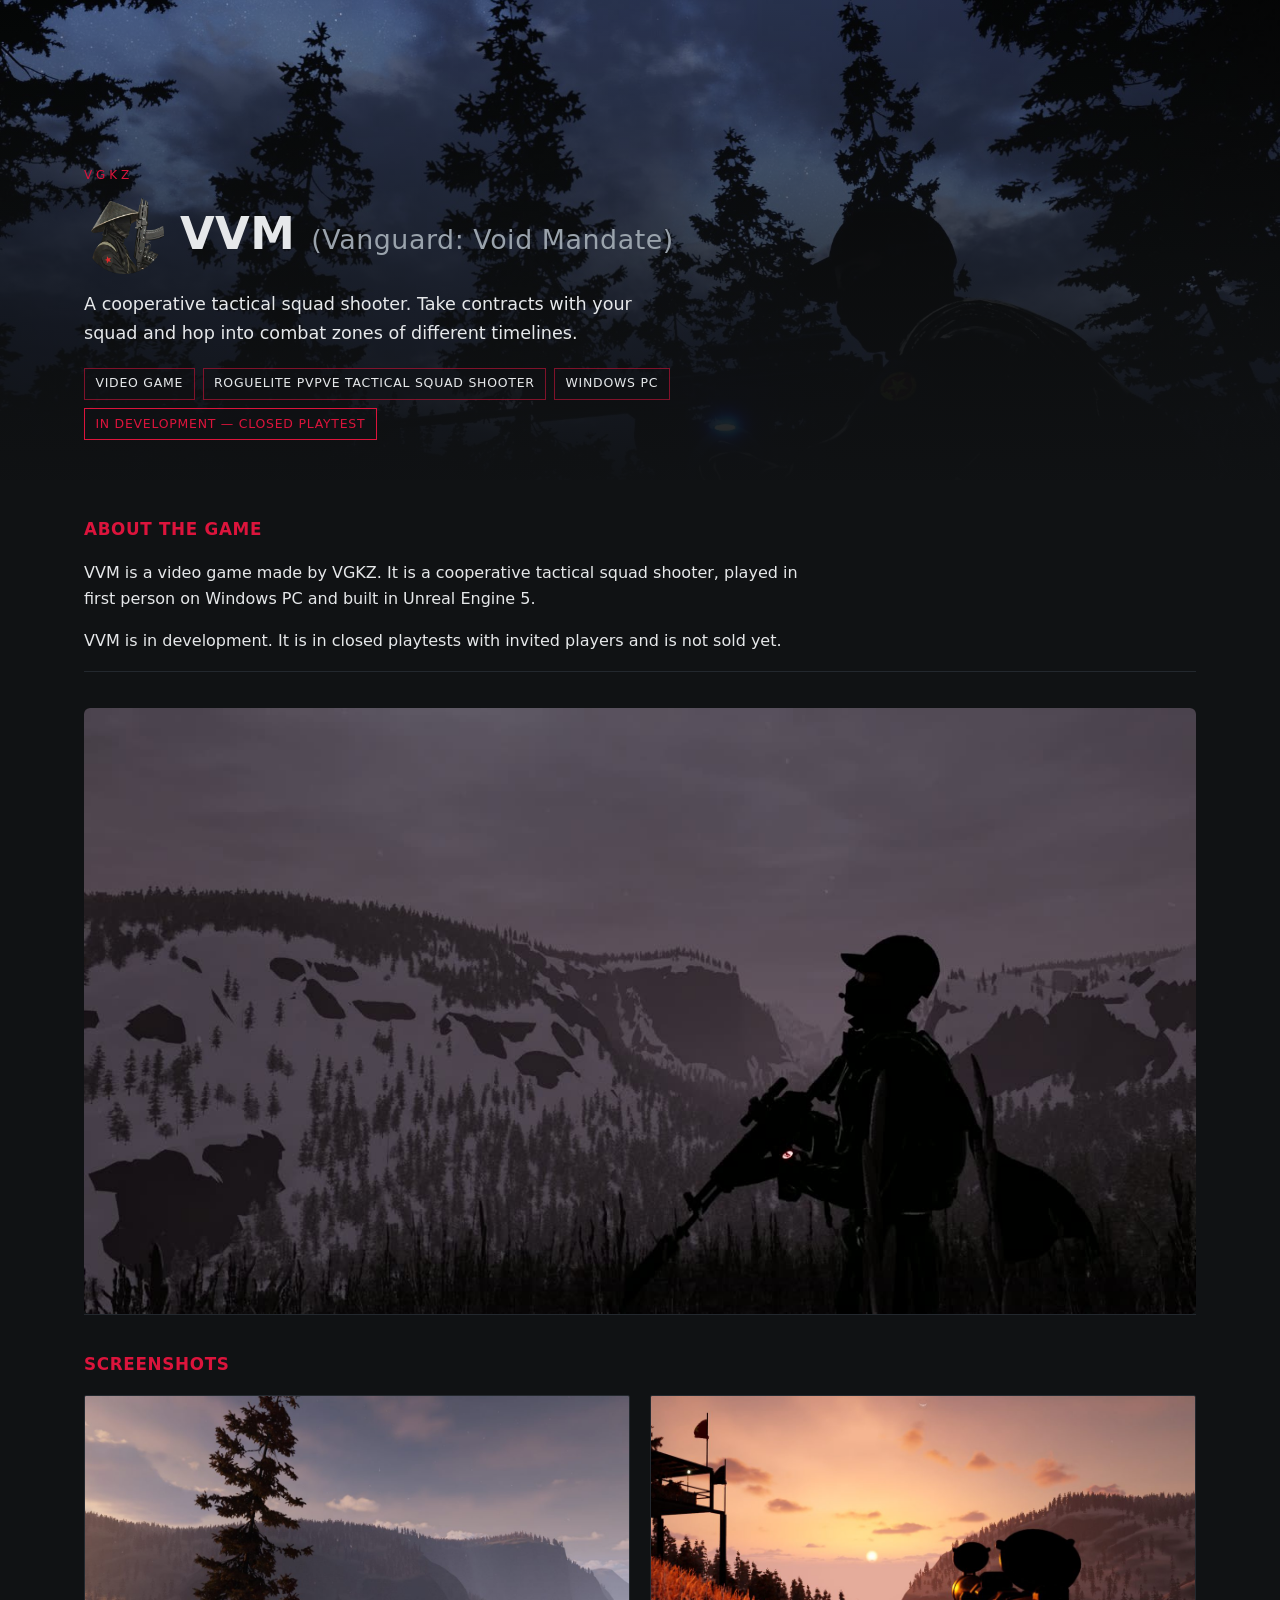
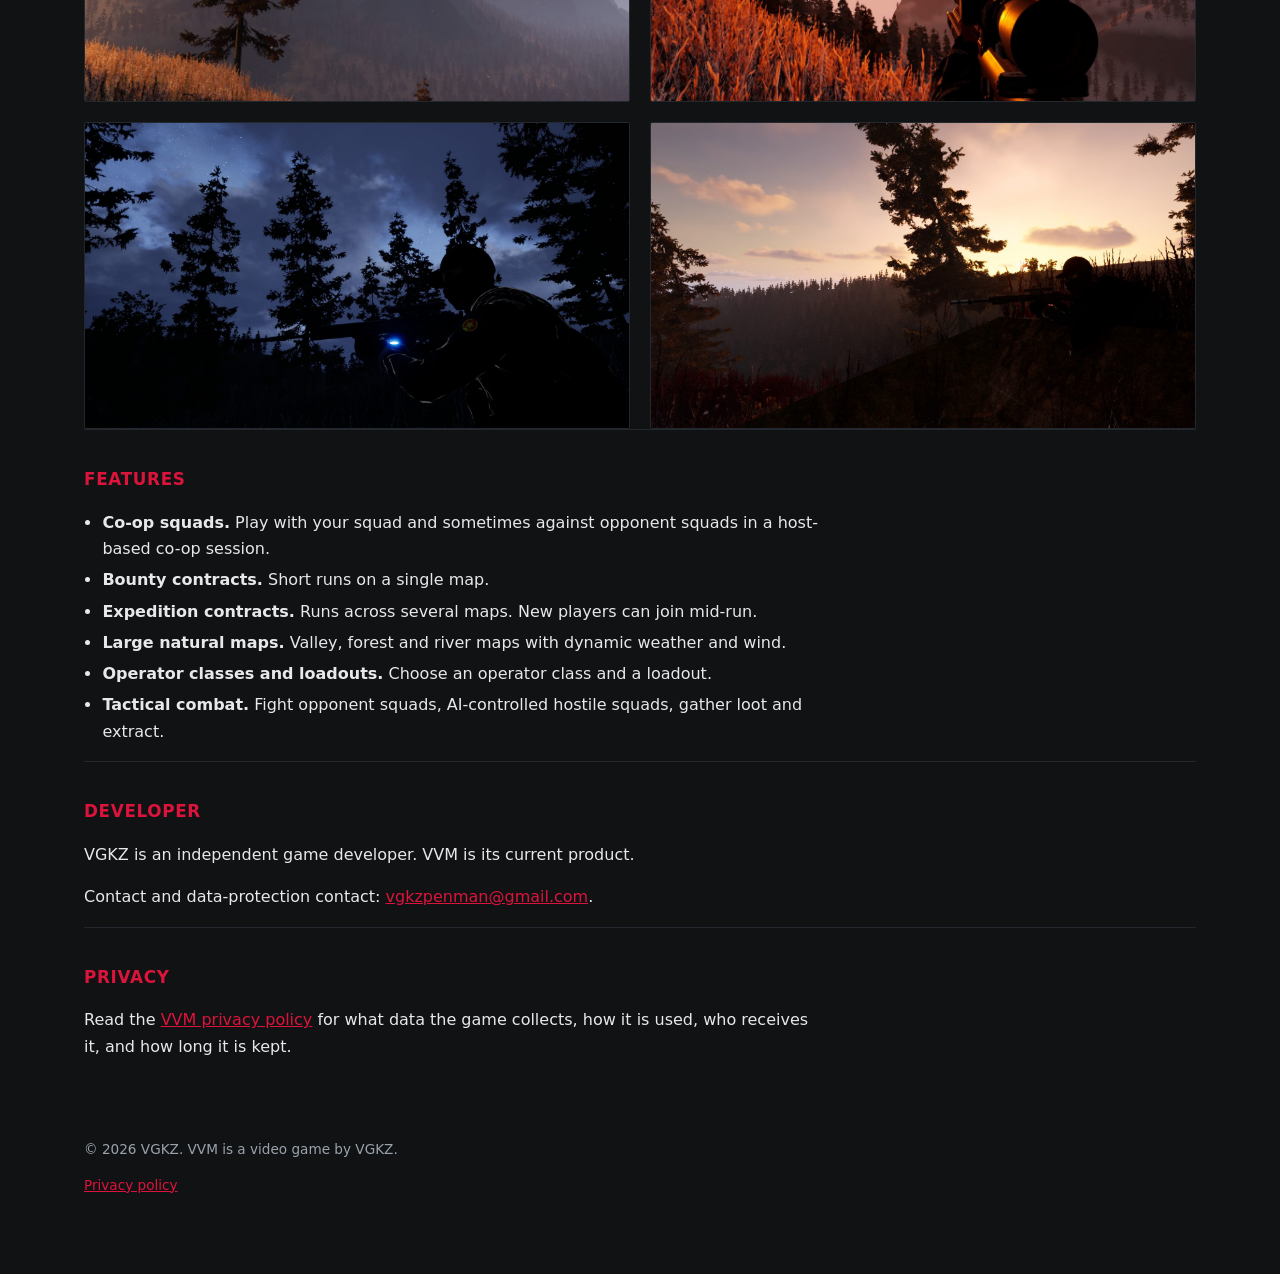
==== commit 984b74ac: "1" ====
--- a/index.html
+++ b/index.html
@@ -48,7 +48,7 @@
   </section>
 
   <section id="gameplay">
-    <h2>Gameplay</h2>
+    <h2></h2>
     <video class="gameplay-video" src="img/gameplay.mp4" poster="img/gameplay-poster.jpg" width="1280" height="698" autoplay muted loop playsinline preload="auto" aria-label="VVM gameplay: an operator with a rifle stands in tall grass above a snowy forested valley at dusk."></video>
   </section>
 
